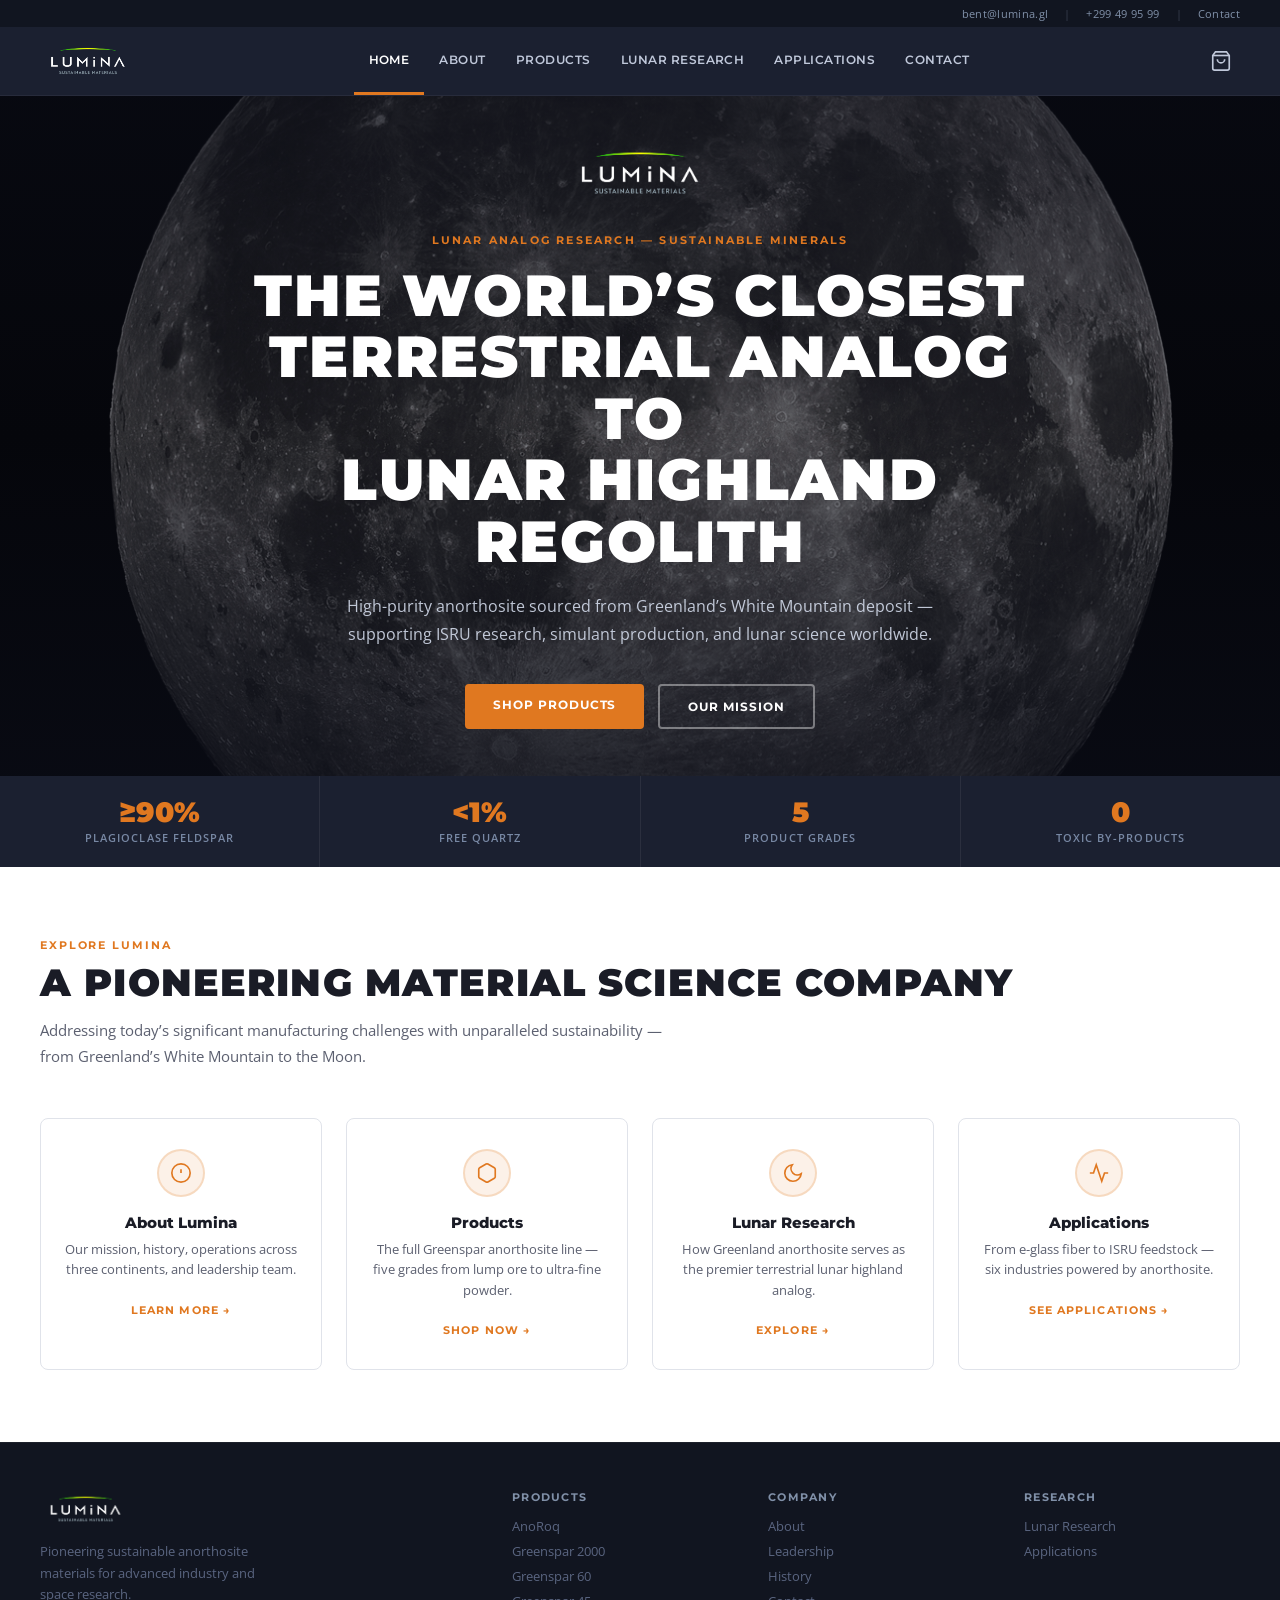
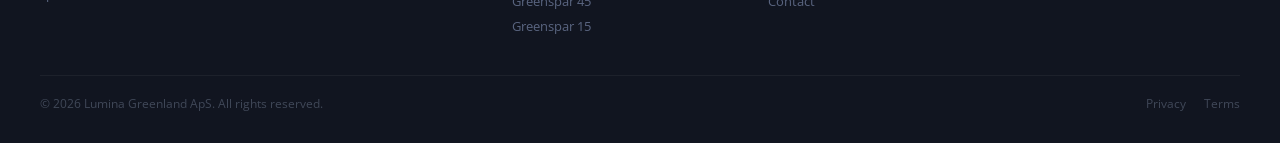
==== luminas/index.html @ e48f2206 "Add Lumina multi-page site: Home, About, Products (cart), Checkout, Lunar, Applications, Contact Co-" ====
<!DOCTYPE html>
<html lang="en">
<head>
  <meta charset="UTF-8"><meta name="viewport" content="width=device-width, initial-scale=1.0">
  <title>Lumina Greenland — Sustainable Anorthosite Materials</title>
  <link rel="preconnect" href="https://fonts.googleapis.com">
  <link href="https://fonts.googleapis.com/css2?family=Montserrat:wght@400;600;700;800;900&family=Open+Sans:wght@400;500;600&display=swap" rel="stylesheet">
  <link rel="stylesheet" href="style.css">
  <style>
    .hero { position:relative; height:680px; display:flex; align-items:center; justify-content:center; overflow:hidden; text-align:center; }
    .hero-img { position:absolute; inset:0; background:url('../images/moon.jpg') center/cover no-repeat; }
    .hero-overlay { position:absolute; inset:0; background:linear-gradient(to bottom,rgba(10,12,22,.74) 0%,rgba(10,12,22,.50) 50%,rgba(10,12,22,.84) 100%); }
    .hero-content { position:relative; z-index:2; max-width:860px; padding:0 24px; }
    .hero-logo { height:60px; width:auto; margin:0 auto 30px; display:block; }
    .hero-eyebrow { font-family:'Montserrat',sans-serif; font-size:11px; font-weight:700; letter-spacing:.2em; text-transform:uppercase; color:var(--orange); margin-bottom:18px; display:block; }
    .hero-h1 { font-family:'Montserrat',sans-serif; font-size:clamp(30px,5vw,58px); font-weight:900; line-height:1.06; color:#fff; text-transform:uppercase; letter-spacing:.03em; margin-bottom:20px; }
    .hero-sub { font-size:16px; line-height:1.75; color:rgba(220,228,245,.85); margin-bottom:36px; max-width:620px; margin-left:auto; margin-right:auto; }
    .hero-btns { display:flex; gap:14px; justify-content:center; flex-wrap:wrap; }

    .nav-cards { display:grid; grid-template-columns:repeat(4,1fr); gap:24px; }
    .nav-card { border:1px solid var(--border); border-radius:8px; padding:30px 24px; text-align:center; transition:box-shadow .2s,border-color .2s,transform .15s; display:block; }
    .nav-card:hover { box-shadow:0 6px 24px rgba(0,0,0,.09); border-color:#c4c8d4; transform:translateY(-2px); }
    .nav-card-icon { width:48px; height:48px; border-radius:50%; background:rgba(224,120,32,.1); border:2px solid rgba(224,120,32,.2); display:flex; align-items:center; justify-content:center; margin:0 auto 16px; }
    .nav-card-icon svg { width:22px; height:22px; stroke:var(--orange); fill:none; stroke-width:1.8; }
    .nav-card-title { font-family:'Montserrat',sans-serif; font-size:15px; font-weight:800; color:var(--text); margin-bottom:8px; }
    .nav-card-desc { font-size:12.5px; color:var(--muted); line-height:1.65; margin-bottom:16px; }
    .nav-card-link { font-family:'Montserrat',sans-serif; font-size:11px; font-weight:700; letter-spacing:.1em; text-transform:uppercase; color:var(--orange); }
    @media(max-width:800px){ .nav-cards{grid-template-columns:repeat(2,1fr);} }
    @media(max-width:480px){ .nav-cards{grid-template-columns:1fr;} }
  </style>
</head>
<body>
<div class="topbar">
  <a href="mailto:bent@lumina.gl">bent@lumina.gl</a><span class="topbar-sep">|</span>
  <a href="tel:+299499599">+299 49 95 99</a><span class="topbar-sep">|</span>
  <a href="contact.html">Contact</a>
</div>
<nav>
  <div class="nav-inner">
    <a class="nav-logo" href="index.html"><img src="../images/lumina-logo.webp" alt="Lumina"></a>
    <div class="nav-menu">
      <a class="nav-link active" href="index.html">Home</a>
      <a class="nav-link" href="about.html">About</a>
      <a class="nav-link" href="products.html">Products</a>
      <a class="nav-link" href="lunar.html">Lunar Research</a>
      <a class="nav-link" href="applications.html">Applications</a>
      <a class="nav-link" href="contact.html">Contact</a>
    </div>
    <div class="nav-right">
      <a class="nav-cart" href="checkout.html" title="Cart">
        <svg viewBox="0 0 24 24"><path d="M6 2L3 6v14a2 2 0 002 2h14a2 2 0 002-2V6l-3-4z"/><line x1="3" y1="6" x2="21" y2="6"/><path d="M16 10a4 4 0 01-8 0"/></svg>
        <span class="cart-badge" id="cart-badge">0</span>
      </a>
    </div>
  </div>
</nav>

<div class="hero">
  <div class="hero-img"></div>
  <div class="hero-overlay"></div>
  <div class="hero-content">
    <img class="hero-logo" src="../images/lumina-logo.webp" alt="Lumina Sustainable Materials">
    <span class="hero-eyebrow">Lunar Analog Research &mdash; Sustainable Minerals</span>
    <h1 class="hero-h1">The World&rsquo;s Closest<br>Terrestrial Analog to<br>Lunar Highland Regolith</h1>
    <p class="hero-sub">High-purity anorthosite sourced from Greenland&rsquo;s White Mountain deposit &mdash; supporting ISRU research, simulant production, and lunar science worldwide.</p>
    <div class="hero-btns">
      <a class="btn btn-primary" href="products.html">Shop Products</a>
      <a class="btn btn-ghost" href="about.html">Our Mission</a>
    </div>
  </div>
</div>

<div class="stats-bar">
  <div class="stats-bar-inner">
    <div class="stat-item"><div class="stat-num">&ge;90%</div><div class="stat-label">Plagioclase Feldspar</div></div>
    <div class="stat-item"><div class="stat-num">&lt;1%</div><div class="stat-label">Free Quartz</div></div>
    <div class="stat-item"><div class="stat-num">5</div><div class="stat-label">Product Grades</div></div>
    <div class="stat-item"><div class="stat-num">0</div><div class="stat-label">Toxic By-Products</div></div>
  </div>
</div>

<div class="wrap-white">
  <div class="sec">
    <div class="sec-head">
      <div class="sec-label">Explore Lumina</div>
      <h2 class="sec-h2">A Pioneering Material Science Company</h2>
      <p class="sec-sub">Addressing today&rsquo;s significant manufacturing challenges with unparalleled sustainability &mdash; from Greenland&rsquo;s White Mountain to the Moon.</p>
    </div>
    <div class="nav-cards">
      <a class="nav-card" href="about.html">
        <div class="nav-card-icon"><svg viewBox="0 0 24 24"><circle cx="12" cy="12" r="10"/><line x1="12" y1="8" x2="12" y2="12"/><line x1="12" y1="16" x2="12.01" y2="16"/></svg></div>
        <div class="nav-card-title">About Lumina</div>
        <p class="nav-card-desc">Our mission, history, operations across three continents, and leadership team.</p>
        <span class="nav-card-link">Learn More &rarr;</span>
      </a>
      <a class="nav-card" href="products.html">
        <div class="nav-card-icon"><svg viewBox="0 0 24 24"><path d="M21 16V8a2 2 0 00-1-1.73l-7-4a2 2 0 00-2 0l-7 4A2 2 0 003 8v8a2 2 0 001 1.73l7 4a2 2 0 002 0l7-4A2 2 0 0021 16z"/></svg></div>
        <div class="nav-card-title">Products</div>
        <p class="nav-card-desc">The full Greenspar anorthosite line &mdash; five grades from lump ore to ultra-fine powder.</p>
        <span class="nav-card-link">Shop Now &rarr;</span>
      </a>
      <a class="nav-card" href="lunar.html">
        <div class="nav-card-icon"><svg viewBox="0 0 24 24"><path d="M21 12.79A9 9 0 1111.21 3 7 7 0 0021 12.79z"/></svg></div>
        <div class="nav-card-title">Lunar Research</div>
        <p class="nav-card-desc">How Greenland anorthosite serves as the premier terrestrial lunar highland analog.</p>
        <span class="nav-card-link">Explore &rarr;</span>
      </a>
      <a class="nav-card" href="applications.html">
        <div class="nav-card-icon"><svg viewBox="0 0 24 24"><polyline points="22 12 18 12 15 21 9 3 6 12 2 12"/></svg></div>
        <div class="nav-card-title">Applications</div>
        <p class="nav-card-desc">From e-glass fiber to ISRU feedstock &mdash; six industries powered by anorthosite.</p>
        <span class="nav-card-link">See Applications &rarr;</span>
      </a>
    </div>
  </div>
</div>

<div class="footer-wrap">
  <div class="footer-inner">
    <div class="footer-cols">
      <div class="footer-logo"><img src="../images/lumina-logo.webp" alt="Lumina"><p class="footer-brand-desc">Pioneering sustainable anorthosite materials for advanced industry and space research.</p></div>
      <div><div class="footer-col-title">Products</div><div class="footer-links-list"><a href="products.html">AnoRoq</a><a href="products.html">Greenspar 2000</a><a href="products.html">Greenspar 60</a><a href="products.html">Greenspar 45</a><a href="products.html">Greenspar 15</a></div></div>
      <div><div class="footer-col-title">Company</div><div class="footer-links-list"><a href="about.html">About</a><a href="about.html">Leadership</a><a href="about.html">History</a><a href="contact.html">Contact</a></div></div>
      <div><div class="footer-col-title">Research</div><div class="footer-links-list"><a href="lunar.html">Lunar Research</a><a href="applications.html">Applications</a></div></div>
    </div>
    <div class="footer-bottom">
      <div class="footer-copy">&copy; 2026 Lumina Greenland ApS. All rights reserved.</div>
      <div class="footer-legal"><a href="#">Privacy</a><a href="#">Terms</a></div>
    </div>
  </div>
</div>
<div class="toast" id="toast"></div>
<script src="cart.js"></script>
</body>
</html>
---- luminas/style.css ----
*, *::before, *::after { box-sizing: border-box; margin: 0; padding: 0; }
:root {
  --nav:      #1b2030;
  --bg:       #ffffff;
  --bg2:      #f4f5f7;
  --border:   #e0e3ea;
  --orange:   #e07820;
  --orange-d: #c46310;
  --text:     #1a1c26;
  --muted:    #5c6070;
  --radius:   4px;
}
body { font-family: 'Open Sans', sans-serif; background: var(--bg); color: var(--text); }
a { text-decoration: none; color: inherit; }

/* TOP BAR */
.topbar { background: #111520; padding: 6px 40px; display: flex; align-items: center; justify-content: flex-end; gap: 16px; }
.topbar a { font-size: 11px; color: #8090a8; letter-spacing: .03em; }
.topbar a:hover { color: #c8d0e0; }
.topbar-sep { color: #3a4050; font-size: 11px; }

/* NAV */
nav { background: var(--nav); position: sticky; top: 0; z-index: 200; border-bottom: 1px solid rgba(255,255,255,.05); }
.nav-inner { max-width: 1280px; margin: 0 auto; padding: 0 40px; height: 68px; display: flex; align-items: center; justify-content: space-between; }
.nav-logo img { height: 38px; width: auto; display: block; }
.nav-menu { display: flex; align-items: center; }
.nav-link { font-family: 'Montserrat', sans-serif; font-size: 12px; font-weight: 600; color: #c0c8da; padding: 0 15px; height: 68px; display: inline-flex; align-items: center; letter-spacing: .04em; text-transform: uppercase; border-bottom: 3px solid transparent; transition: color .15s, border-color .15s; }
.nav-link:hover, .nav-link.active { color: #fff; border-bottom-color: var(--orange); }
.nav-right { display: flex; align-items: center; gap: 10px; }
.nav-cart { position: relative; background: none; border: none; cursor: pointer; padding: 8px; color: #c0c8da; display: flex; align-items: center; transition: color .15s; }
.nav-cart:hover { color: #fff; }
.nav-cart svg { width: 22px; height: 22px; stroke: currentColor; fill: none; stroke-width: 1.8; }
.cart-badge { position: absolute; top: 2px; right: 2px; width: 16px; height: 16px; background: var(--orange); border-radius: 50%; font-family: 'Montserrat', sans-serif; font-size: 9px; font-weight: 800; color: #fff; display: flex; align-items: center; justify-content: center; display: none; }
.cart-badge.show { display: flex; }
.nav-cta { background: var(--orange); color: #fff; font-family: 'Montserrat', sans-serif; font-size: 11.5px; font-weight: 700; letter-spacing: .07em; text-transform: uppercase; padding: 10px 22px; border-radius: var(--radius); transition: background .15s; }
.nav-cta:hover { background: var(--orange-d); }

/* DIVIDER */
.divider { height: 1px; background: var(--border); }

/* SECTION WRAPPERS */
.sec { max-width: 1280px; margin: 0 auto; padding: 72px 40px; }
.wrap-white { background: var(--bg); }
.wrap-gray  { background: var(--bg2); }
.wrap-dark  { background: var(--nav); }

/* SECTION LABELS */
.sec-label { font-family: 'Montserrat', sans-serif; font-size: 10.5px; font-weight: 700; letter-spacing: .18em; text-transform: uppercase; color: var(--orange); margin-bottom: 10px; }
.sec-h2 { font-family: 'Montserrat', sans-serif; font-size: clamp(24px, 3.5vw, 38px); font-weight: 900; text-transform: uppercase; letter-spacing: .03em; color: var(--text); line-height: 1.08; margin-bottom: 14px; }
.sec-h2.light { color: #fff; }
.sec-sub { font-size: 15px; color: var(--muted); line-height: 1.75; max-width: 640px; }
.sec-sub.light { color: #8090a8; }
.sec-head { margin-bottom: 48px; }

/* STATS BAR */
.stats-bar { background: #1b2030; }
.stats-bar-inner { max-width: 1280px; margin: 0 auto; display: flex; }
.stat-item { flex: 1; padding: 22px 32px; text-align: center; border-right: 1px solid rgba(255,255,255,.07); }
.stat-item:last-child { border-right: none; }
.stat-num { font-family: 'Montserrat', sans-serif; font-size: 28px; font-weight: 900; color: var(--orange); line-height: 1; }
.stat-label { font-size: 10.5px; color: #7888a4; margin-top: 5px; text-transform: uppercase; letter-spacing: .1em; font-weight: 600; }

/* PAGE HERO (inner pages) */
.page-hero { background: var(--nav); padding: 52px 40px; border-bottom: 1px solid rgba(255,255,255,.06); }
.page-hero-inner { max-width: 1280px; margin: 0 auto; }
.page-hero-eyebrow { font-family: 'Montserrat', sans-serif; font-size: 10.5px; font-weight: 700; letter-spacing: .18em; text-transform: uppercase; color: var(--orange); margin-bottom: 10px; }
.page-hero-title { font-family: 'Montserrat', sans-serif; font-size: clamp(28px, 4vw, 48px); font-weight: 900; text-transform: uppercase; letter-spacing: .03em; color: #fff; line-height: 1.06; }
.page-hero-sub { font-size: 15px; color: #8090a8; margin-top: 12px; max-width: 560px; line-height: 1.7; }

/* BUTTONS */
.btn { font-family: 'Montserrat', sans-serif; font-size: 12px; font-weight: 700; letter-spacing: .08em; text-transform: uppercase; padding: 13px 28px; border-radius: var(--radius); border: none; cursor: pointer; display: inline-block; text-align: center; transition: background .15s, opacity .15s; }
.btn-primary { background: var(--orange); color: #fff; }
.btn-primary:hover { background: var(--orange-d); }
.btn-outline { background: transparent; color: var(--orange); border: 2px solid var(--orange); }
.btn-outline:hover { background: var(--orange); color: #fff; }
.btn-ghost { background: transparent; color: #fff; border: 2px solid rgba(255,255,255,.4); }
.btn-ghost:hover { border-color: rgba(255,255,255,.85); }
.btn-sm { padding: 10px 18px; font-size: 11px; }

/* FOOTER */
.footer-wrap { background: #111520; border-top: 1px solid rgba(255,255,255,.05); }
.footer-inner { max-width: 1280px; margin: 0 auto; padding: 48px 40px 32px; }
.footer-cols { display: grid; grid-template-columns: 2fr 1fr 1fr 1fr; gap: 40px; margin-bottom: 40px; }
.footer-logo img { height: 36px; width: auto; margin-bottom: 14px; display: block; }
.footer-brand-desc { font-size: 12.5px; color: #5a6580; line-height: 1.7; max-width: 240px; }
.footer-col-title { font-family: 'Montserrat', sans-serif; font-size: 10.5px; font-weight: 700; letter-spacing: .12em; text-transform: uppercase; color: #8090a8; margin-bottom: 14px; }
.footer-links-list { display: flex; flex-direction: column; gap: 8px; }
.footer-links-list a { font-size: 12.5px; color: #5a6580; transition: color .15s; }
.footer-links-list a:hover { color: #c0c8d8; }
.footer-bottom { border-top: 1px solid rgba(255,255,255,.05); padding-top: 20px; display: flex; align-items: center; justify-content: space-between; flex-wrap: wrap; gap: 12px; }
.footer-copy { font-size: 11.5px; color: #404858; }
.footer-legal { display: flex; gap: 18px; }
.footer-legal a { font-size: 11.5px; color: #404858; }
.footer-legal a:hover { color: #8090a8; }

/* TOAST */
.toast { position: fixed; bottom: 28px; right: 28px; background: #1b2030; color: #fff; border: 1px solid rgba(255,255,255,.1); border-left: 4px solid var(--orange); border-radius: 6px; padding: 14px 20px; font-size: 13px; font-weight: 600; font-family: 'Montserrat', sans-serif; z-index: 999; opacity: 0; transform: translateY(12px); transition: opacity .25s, transform .25s; pointer-events: none; }
.toast.show { opacity: 1; transform: none; }

@media (max-width: 900px) { .footer-cols { grid-template-columns: 1fr 1fr; gap: 28px; } }
@media (max-width: 700px) {
  .topbar, .nav-inner, .page-hero { padding-left: 20px; padding-right: 20px; }
  .nav-menu { display: none; }
  .sec { padding: 52px 20px; }
  .stats-bar-inner { flex-wrap: wrap; }
  .stat-item { min-width: 50%; border-bottom: 1px solid rgba(255,255,255,.07); }
  .footer-inner { padding: 40px 20px 24px; }
}
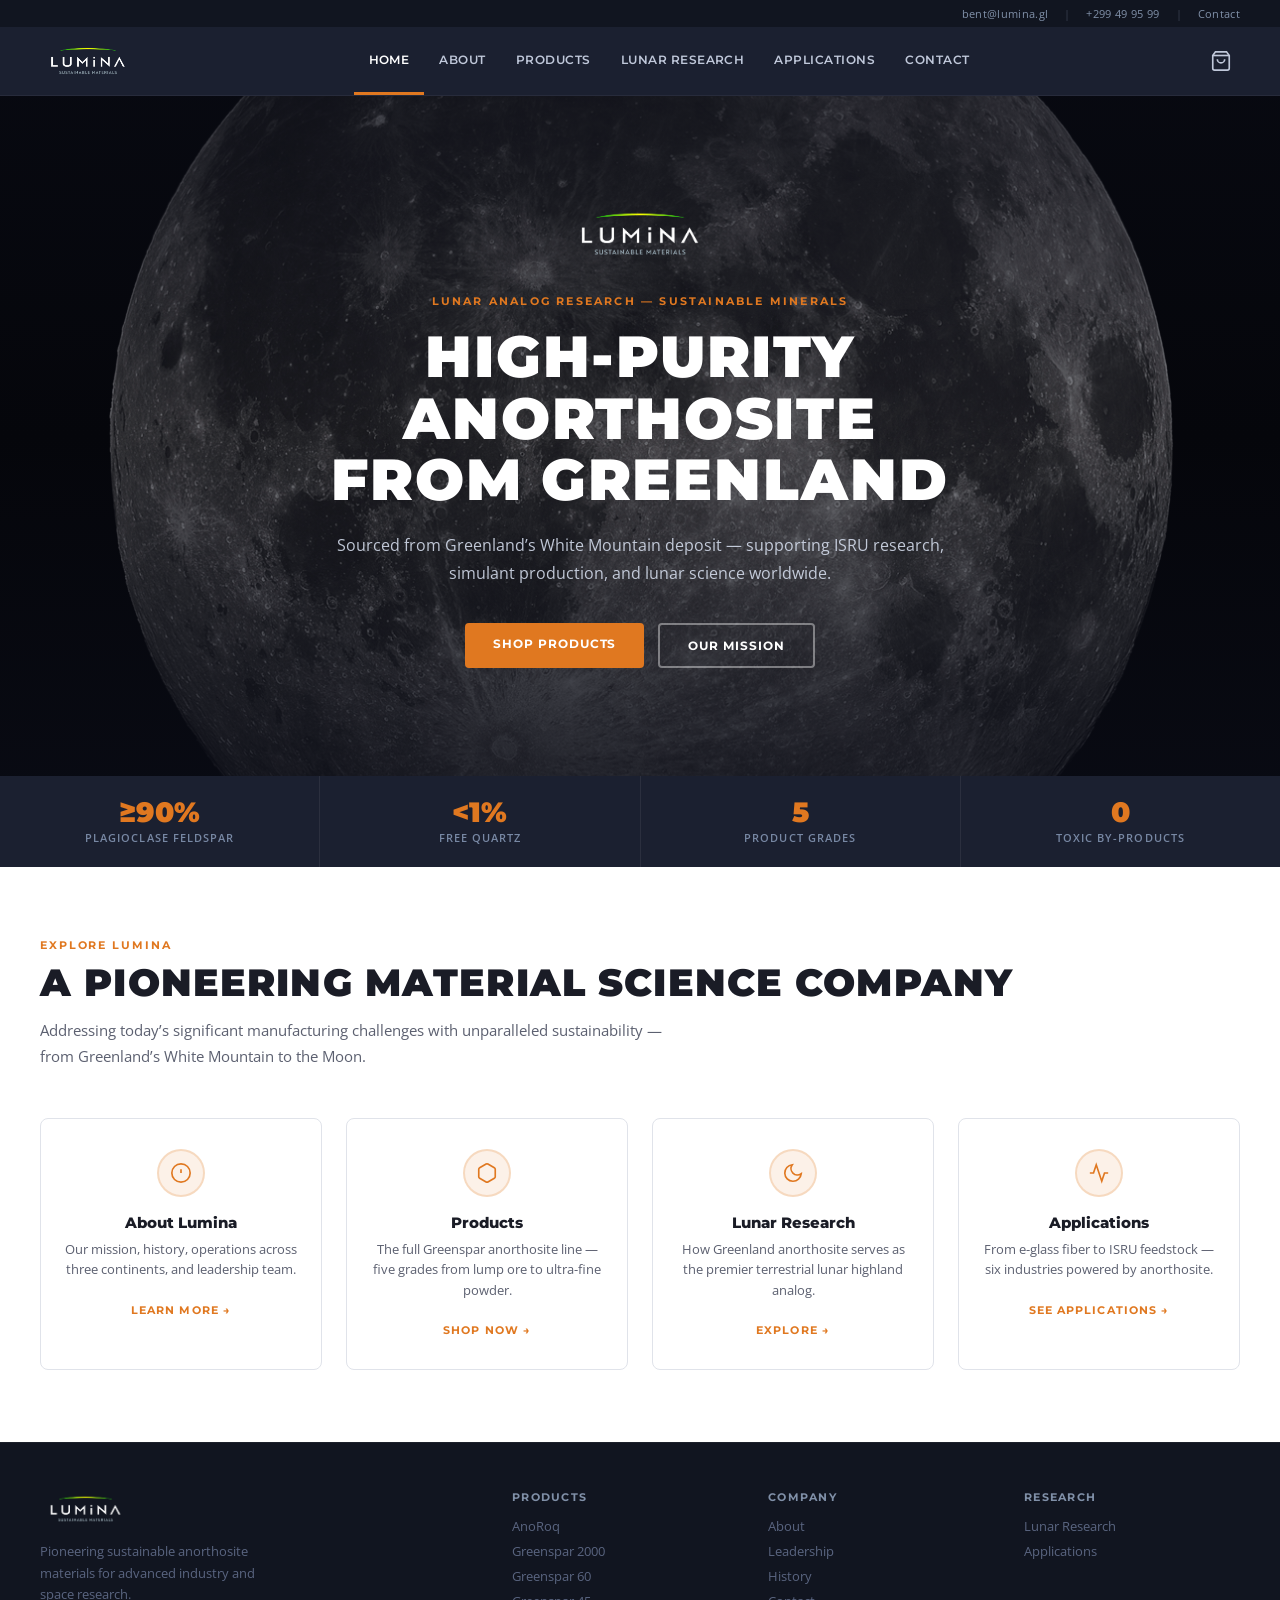
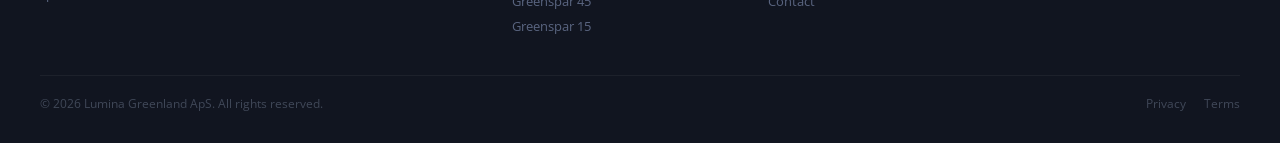
==== commit 17f115d1: "Add 3 packaging formats per product (2kg, 25kg bucket, bulk bag); update hero text - Each product ca" ====
--- a/luminas/index.html
+++ b/luminas/index.html
@@ -61,8 +61,8 @@
   <div class="hero-content">
     <img class="hero-logo" src="../images/lumina-logo.webp" alt="Lumina Sustainable Materials">
     <span class="hero-eyebrow">Lunar Analog Research &mdash; Sustainable Minerals</span>
-    <h1 class="hero-h1">The World&rsquo;s Closest<br>Terrestrial Analog to<br>Lunar Highland Regolith</h1>
-    <p class="hero-sub">High-purity anorthosite sourced from Greenland&rsquo;s White Mountain deposit &mdash; supporting ISRU research, simulant production, and lunar science worldwide.</p>
+    <h1 class="hero-h1">High-Purity Anorthosite<br>from Greenland</h1>
+    <p class="hero-sub">Sourced from Greenland&rsquo;s White Mountain deposit &mdash; supporting ISRU research, simulant production, and lunar science worldwide.</p>
     <div class="hero-btns">
       <a class="btn btn-primary" href="products.html">Shop Products</a>
       <a class="btn btn-ghost" href="about.html">Our Mission</a>
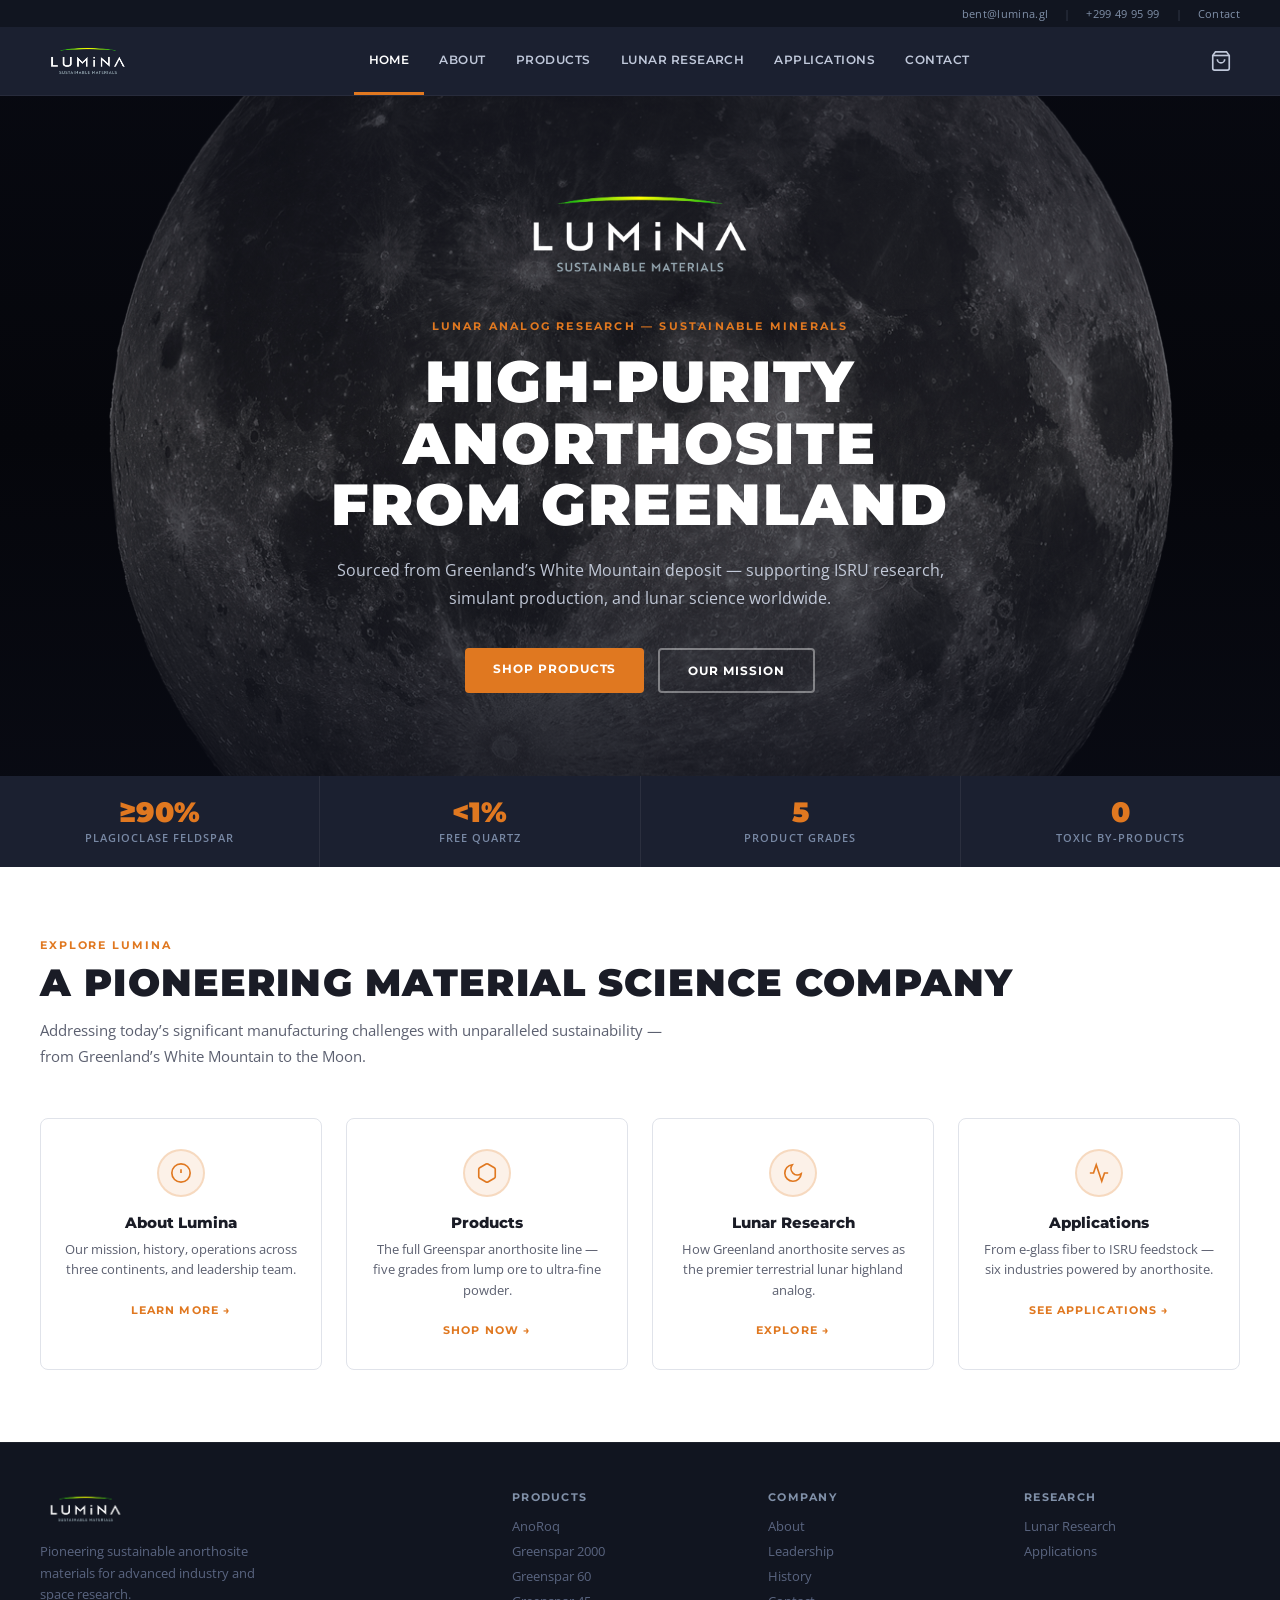
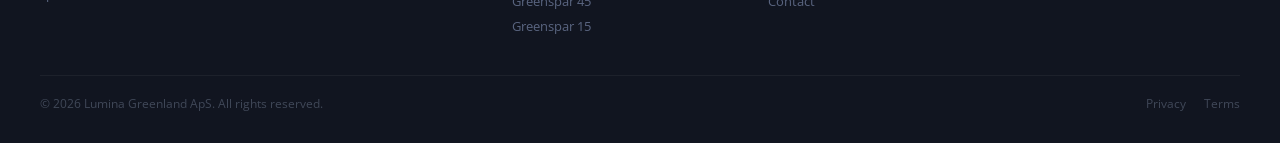
==== commit b7d64079: "Increase hero logo size on home page (60px → 110px) Co-Authored-By: Claude Sonnet 4.6 <noreply@anthr" ====
--- a/luminas/index.html
+++ b/luminas/index.html
@@ -11,7 +11,7 @@
     .hero-img { position:absolute; inset:0; background:url('../images/moon.jpg') center/cover no-repeat; }
     .hero-overlay { position:absolute; inset:0; background:linear-gradient(to bottom,rgba(10,12,22,.74) 0%,rgba(10,12,22,.50) 50%,rgba(10,12,22,.84) 100%); }
     .hero-content { position:relative; z-index:2; max-width:860px; padding:0 24px; }
-    .hero-logo { height:60px; width:auto; margin:0 auto 30px; display:block; }
+    .hero-logo { height:110px; width:auto; margin:0 auto 30px; display:block; }
     .hero-eyebrow { font-family:'Montserrat',sans-serif; font-size:11px; font-weight:700; letter-spacing:.2em; text-transform:uppercase; color:var(--orange); margin-bottom:18px; display:block; }
     .hero-h1 { font-family:'Montserrat',sans-serif; font-size:clamp(30px,5vw,58px); font-weight:900; line-height:1.06; color:#fff; text-transform:uppercase; letter-spacing:.03em; margin-bottom:20px; }
     .hero-sub { font-size:16px; line-height:1.75; color:rgba(220,228,245,.85); margin-bottom:36px; max-width:620px; margin-left:auto; margin-right:auto; }
